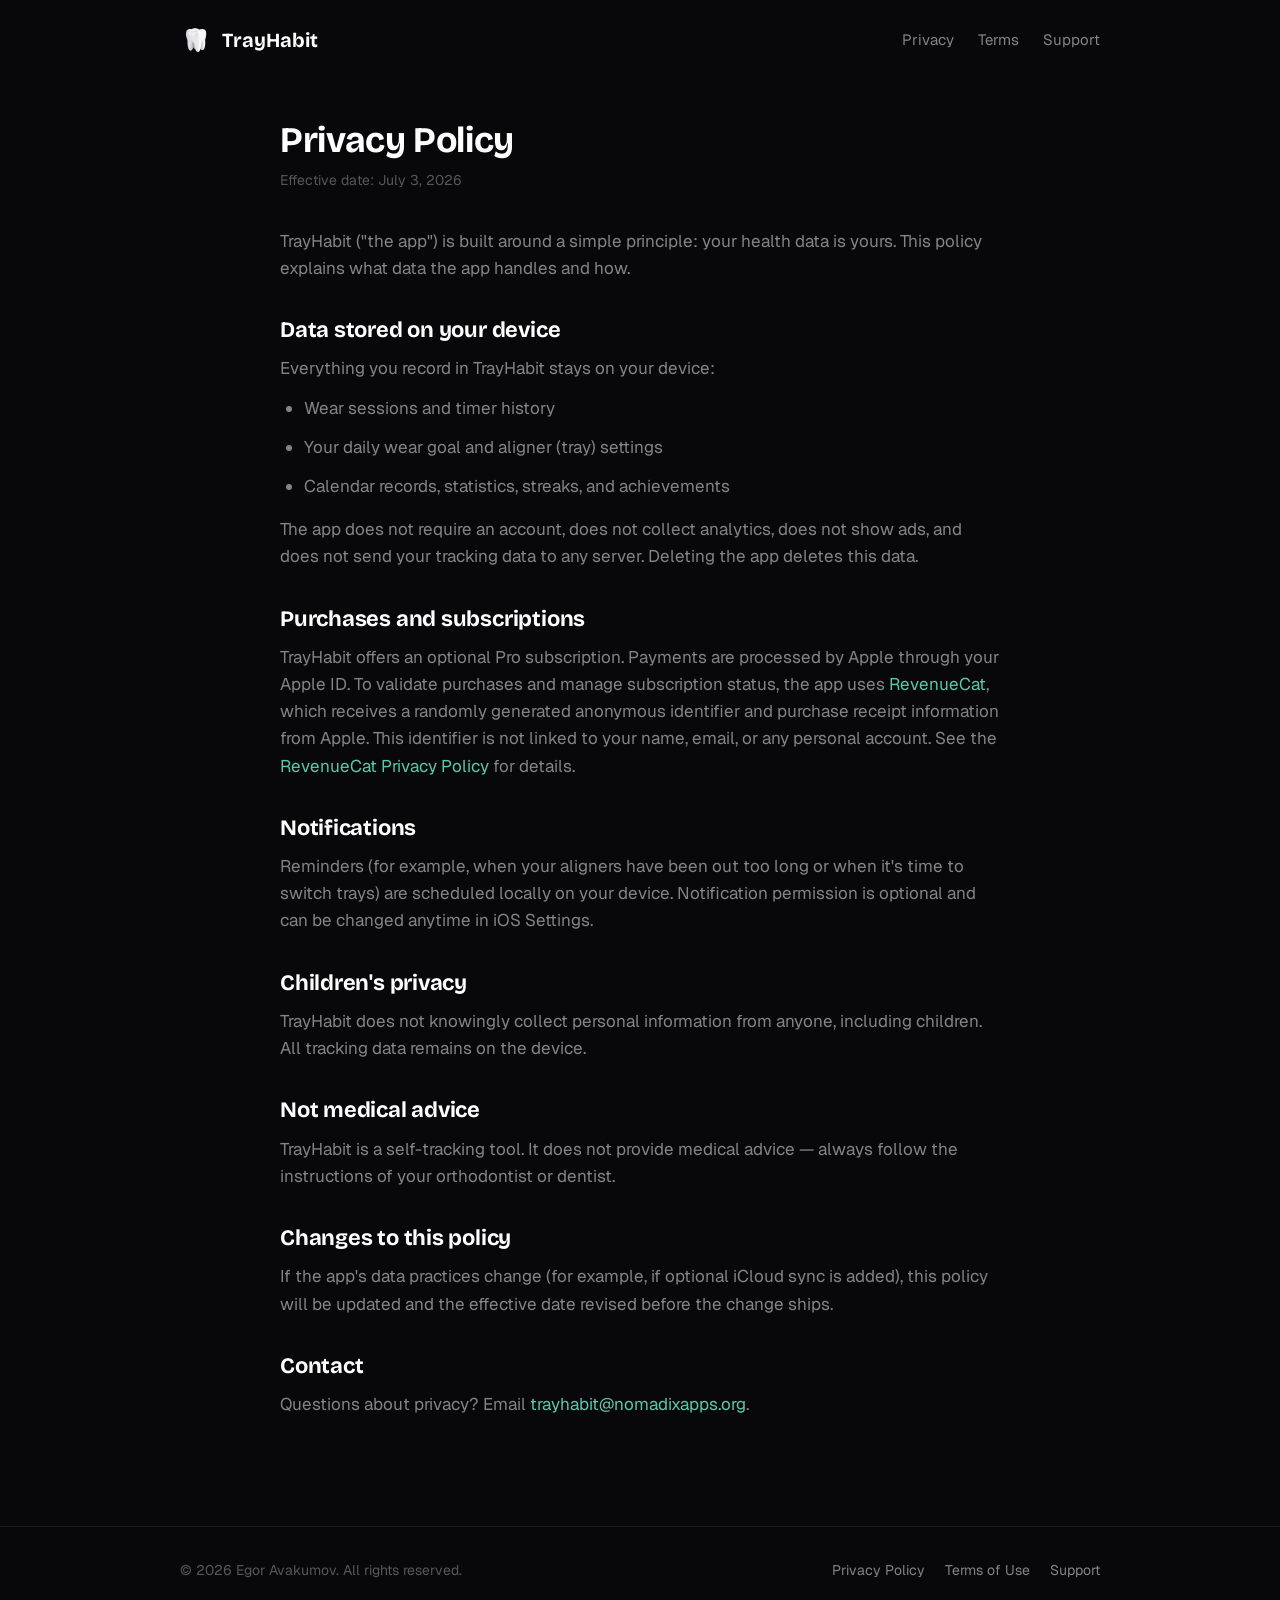
==== privacy/index.html @ 056a692b "feat: промо-сайт TrayHabit — лендинг, privacy, terms, support Co-Authored-By: Claude Fable 5 <norepl" ====
<!DOCTYPE html>
<html lang="en">
<head>
  <meta charset="UTF-8">
  <meta name="viewport" content="width=device-width, initial-scale=1.0">
  <title>Privacy Policy — TrayHabit</title>
  <meta name="description" content="TrayHabit privacy policy. Your data stays on your device — no account, no ads, no tracking.">
  <link rel="icon" type="image/png" href="/assets/molar.png">
  <link rel="preconnect" href="https://fonts.googleapis.com">
  <link rel="preconnect" href="https://fonts.gstatic.com" crossorigin>
  <link href="https://fonts.googleapis.com/css2?family=Bricolage+Grotesque:wght@600;700&family=Geist:wght@400;500;600&display=swap" rel="stylesheet">
  <link rel="stylesheet" href="/assets/style.css">
</head>
<body>
  <header class="site-header">
    <div class="container">
      <a class="brand" href="/"><img src="/assets/molar.png" alt=""> TrayHabit</a>
      <nav class="site-nav">
        <a href="/privacy/">Privacy</a>
        <a href="/terms/">Terms</a>
        <a href="/support/">Support</a>
      </nav>
    </div>
  </header>

  <main class="page container">
    <h1>Privacy Policy</h1>
    <p class="updated">Effective date: July 3, 2026</p>

    <p>TrayHabit ("the app") is built around a simple principle: your health data is yours. This policy explains what data the app handles and how.</p>

    <h2>Data stored on your device</h2>
    <p>Everything you record in TrayHabit stays on your device:</p>
    <ul>
      <li>Wear sessions and timer history</li>
      <li>Your daily wear goal and aligner (tray) settings</li>
      <li>Calendar records, statistics, streaks, and achievements</li>
    </ul>
    <p>The app does not require an account, does not collect analytics, does not show ads, and does not send your tracking data to any server. Deleting the app deletes this data.</p>

    <h2>Purchases and subscriptions</h2>
    <p>TrayHabit offers an optional Pro subscription. Payments are processed by Apple through your Apple&nbsp;ID. To validate purchases and manage subscription status, the app uses <a href="https://www.revenuecat.com" rel="noopener">RevenueCat</a>, which receives a randomly generated anonymous identifier and purchase receipt information from Apple. This identifier is not linked to your name, email, or any personal account. See the <a href="https://www.revenuecat.com/privacy" rel="noopener">RevenueCat Privacy Policy</a> for details.</p>

    <h2>Notifications</h2>
    <p>Reminders (for example, when your aligners have been out too long or when it's time to switch trays) are scheduled locally on your device. Notification permission is optional and can be changed anytime in iOS Settings.</p>

    <h2>Children's privacy</h2>
    <p>TrayHabit does not knowingly collect personal information from anyone, including children. All tracking data remains on the device.</p>

    <h2>Not medical advice</h2>
    <p>TrayHabit is a self-tracking tool. It does not provide medical advice — always follow the instructions of your orthodontist or dentist.</p>

    <h2>Changes to this policy</h2>
    <p>If the app's data practices change (for example, if optional iCloud sync is added), this policy will be updated and the effective date revised before the change ships.</p>

    <h2>Contact</h2>
    <p>Questions about privacy? Email <a href="mailto:trayhabit@nomadixapps.org">trayhabit@nomadixapps.org</a>.</p>
  </main>

  <footer class="site-footer">
    <div class="container">
      <p>© 2026 Egor Avakumov. All rights reserved.</p>
      <nav>
        <a href="/privacy/">Privacy Policy</a>
        <a href="/terms/">Terms of Use</a>
        <a href="/support/">Support</a>
      </nav>
    </div>
  </footer>
</body>
</html>
---- assets/style.css ----
:root {
  --bg: #08080a;
  --surface: rgba(255, 255, 255, 0.04);
  --surface-strong: rgba(255, 255, 255, 0.06);
  --border: rgba(255, 255, 255, 0.08);
  --text: #ffffff;
  --text-secondary: rgba(255, 255, 255, 0.5);
  --text-muted: rgba(255, 255, 255, 0.32);
  --green: #5cc9af;
  --amber: #f7ce46;
  --radius-card: 24px;
  --radius-chip: 14px;
}

* {
  margin: 0;
  padding: 0;
  box-sizing: border-box;
}

html {
  scroll-behavior: smooth;
}

body {
  background: var(--bg);
  color: var(--text);
  font-family: "Geist", -apple-system, BlinkMacSystemFont, "Segoe UI", sans-serif;
  font-size: 17px;
  line-height: 1.6;
  -webkit-font-smoothing: antialiased;
}

h1, h2, h3 {
  font-family: "Bricolage Grotesque", "Geist", sans-serif;
  line-height: 1.15;
  letter-spacing: -0.01em;
}

a {
  color: var(--green);
  text-decoration: none;
}

a:hover {
  text-decoration: underline;
}

.container {
  max-width: 960px;
  margin: 0 auto;
  padding: 0 20px;
}

/* Header */
.site-header {
  padding: 24px 0;
}

.site-header .container {
  display: flex;
  align-items: center;
  justify-content: space-between;
}

.brand {
  display: flex;
  align-items: center;
  gap: 10px;
  color: var(--text);
  font-family: "Bricolage Grotesque", sans-serif;
  font-weight: 700;
  font-size: 20px;
}

.brand:hover {
  text-decoration: none;
}

.brand img {
  width: 32px;
  height: 32px;
}

.site-nav {
  display: flex;
  gap: 24px;
}

.site-nav a {
  color: var(--text-secondary);
  font-size: 15px;
}

.site-nav a:hover {
  color: var(--text);
  text-decoration: none;
}

/* Hero */
.hero {
  padding: 72px 0 56px;
  text-align: center;
}

.hero .icon {
  width: 96px;
  height: 96px;
  margin-bottom: 28px;
  border-radius: 22px;
  background: var(--surface-strong);
  border: 1px solid var(--border);
  padding: 14px;
}

.hero h1 {
  font-size: clamp(36px, 6vw, 56px);
  font-weight: 700;
  margin-bottom: 16px;
}

.hero h1 .accent {
  color: var(--green);
}

.hero .lead {
  font-size: 19px;
  color: var(--text-secondary);
  max-width: 560px;
  margin: 0 auto 36px;
}

.store-cta {
  display: flex;
  flex-direction: column;
  align-items: center;
  gap: 12px;
}

.store-cta img {
  height: 52px;
}

.store-cta .note {
  font-size: 14px;
  color: var(--text-muted);
}

/* Feature grid */
.features {
  padding: 40px 0 72px;
}

.features h2 {
  font-size: 32px;
  text-align: center;
  margin-bottom: 40px;
}

.grid {
  display: grid;
  grid-template-columns: repeat(auto-fit, minmax(260px, 1fr));
  gap: 14px;
}

.card {
  background: var(--surface);
  border: 1px solid var(--border);
  border-radius: var(--radius-card);
  padding: 24px;
}

.card .emoji {
  display: inline-flex;
  align-items: center;
  justify-content: center;
  width: 44px;
  height: 44px;
  font-size: 22px;
  background: var(--surface-strong);
  border-radius: var(--radius-chip);
  margin-bottom: 14px;
}

.card h3 {
  font-size: 19px;
  margin-bottom: 6px;
}

.card p {
  font-size: 15px;
  color: var(--text-secondary);
}

/* Privacy band */
.band {
  background: linear-gradient(135deg, rgba(92, 201, 175, 0.12), rgba(92, 201, 175, 0.04));
  border: 1px solid rgba(92, 201, 175, 0.25);
  border-radius: var(--radius-card);
  padding: 32px;
  text-align: center;
  margin-top: 14px;
}

.band h3 {
  font-size: 22px;
  margin-bottom: 8px;
}

.band p {
  color: var(--text-secondary);
  max-width: 620px;
  margin: 0 auto;
}

/* Legal pages */
.page {
  padding: 40px 0 72px;
  max-width: 720px;
  margin: 0 auto;
}

.page h1 {
  font-size: 36px;
  margin-bottom: 8px;
}

.page .updated {
  color: var(--text-muted);
  font-size: 14px;
  margin-bottom: 36px;
}

.page h2 {
  font-size: 22px;
  margin: 36px 0 12px;
}

.page p, .page li {
  color: var(--text-secondary);
  margin-bottom: 12px;
}

.page ul {
  padding-left: 24px;
  margin-bottom: 16px;
}

.page .callout {
  background: var(--surface);
  border: 1px solid var(--border);
  border-left: 3px solid var(--amber);
  border-radius: 12px;
  padding: 16px 20px;
  margin: 20px 0;
}

.page .callout p {
  margin: 0;
  color: var(--text);
}

/* Footer */
.site-footer {
  border-top: 1px solid var(--border);
  padding: 32px 0 48px;
  margin-top: 24px;
}

.site-footer .container {
  display: flex;
  align-items: center;
  justify-content: space-between;
  flex-wrap: wrap;
  gap: 16px;
}

.site-footer p {
  color: var(--text-muted);
  font-size: 14px;
}

.site-footer nav {
  display: flex;
  gap: 20px;
}

.site-footer nav a {
  color: var(--text-secondary);
  font-size: 14px;
}

@media (max-width: 560px) {
  .site-nav {
    gap: 16px;
  }

  .hero {
    padding: 48px 0 40px;
  }
}
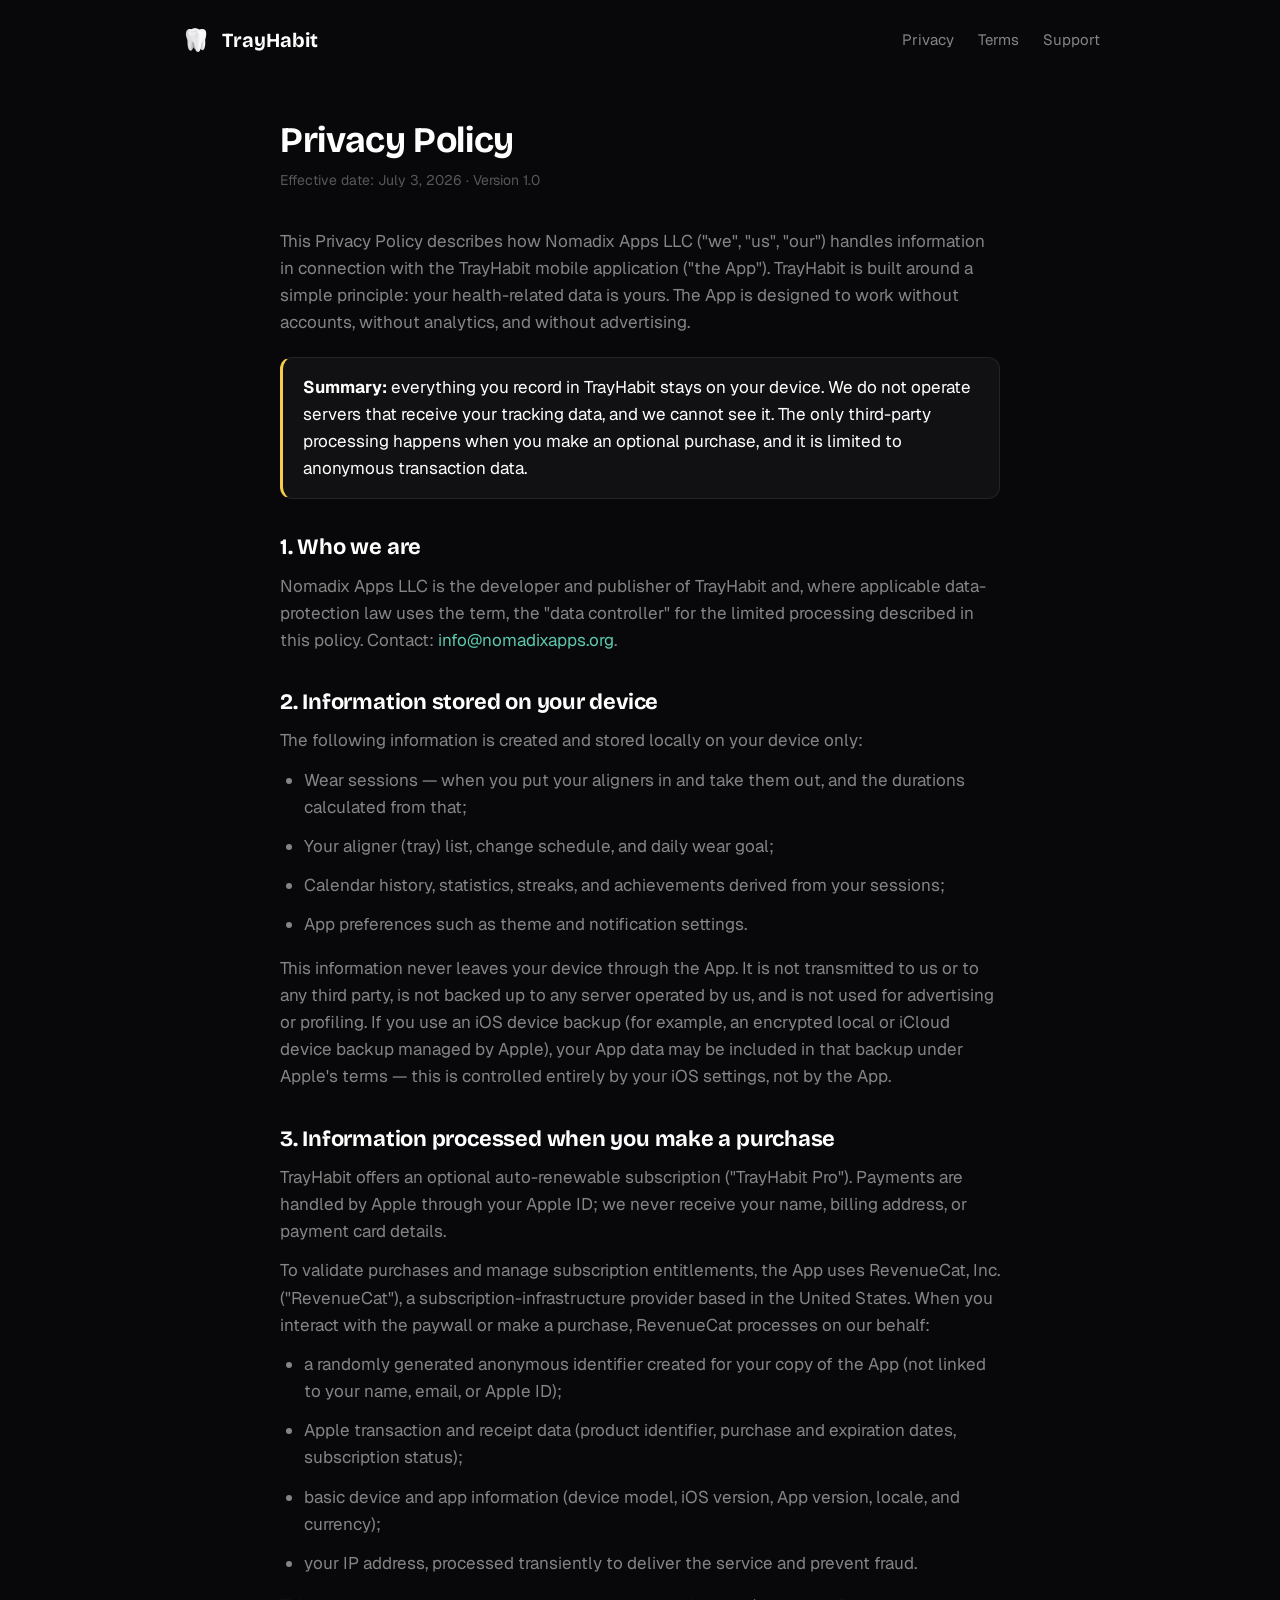
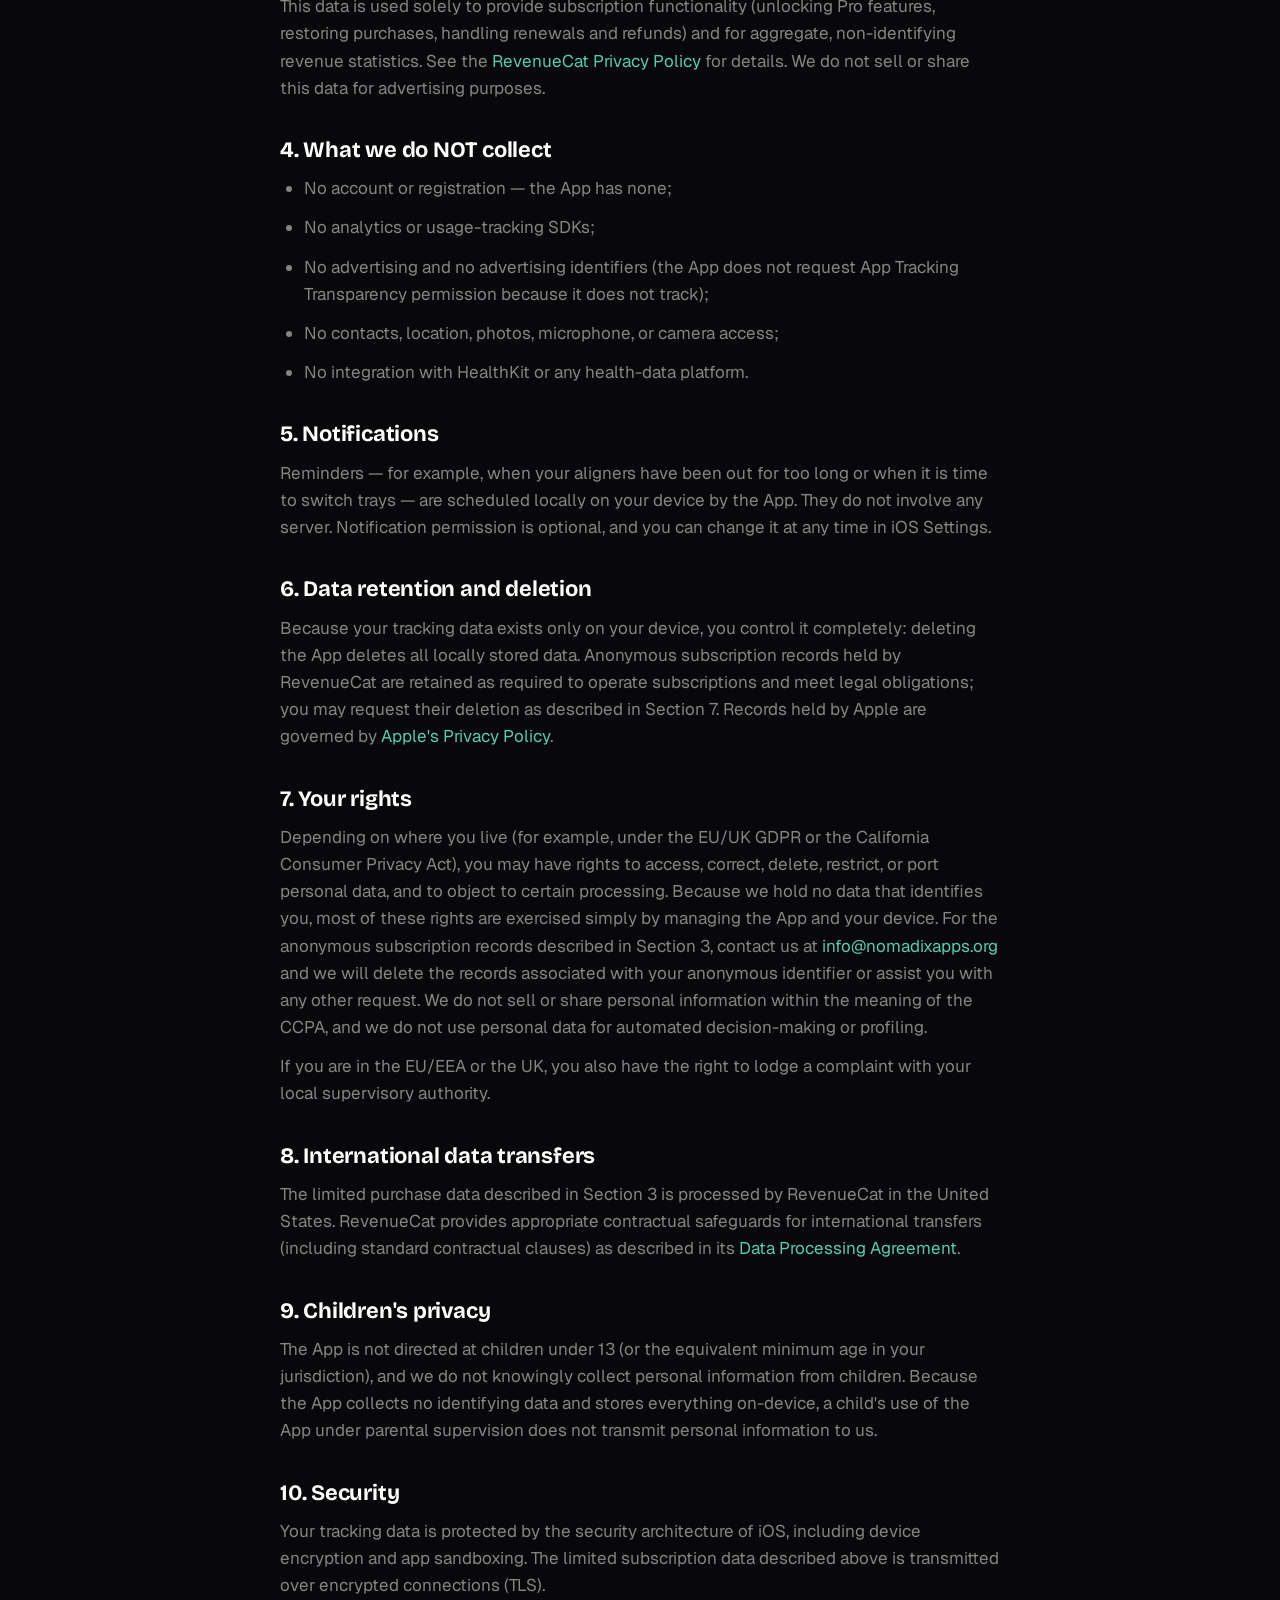
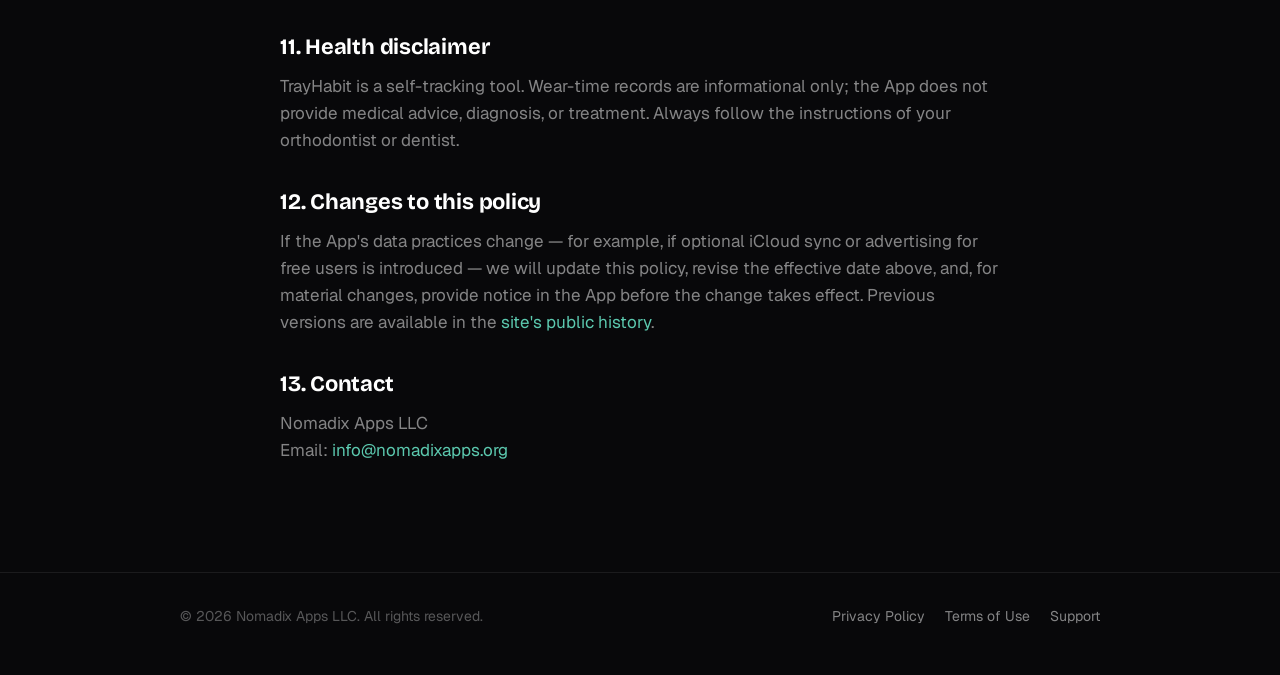
==== commit 2757ff99: "feat: полные Privacy Policy и Terms of Use, копирайт Nomadix Apps LLC, email info@ Co-Authored-By: C" ====
--- a/privacy/index.html
+++ b/privacy/index.html
@@ -25,41 +25,80 @@
 
   <main class="page container">
     <h1>Privacy Policy</h1>
-    <p class="updated">Effective date: July 3, 2026</p>
+    <p class="updated">Effective date: July 3, 2026 · Version 1.0</p>
 
-    <p>TrayHabit ("the app") is built around a simple principle: your health data is yours. This policy explains what data the app handles and how.</p>
+    <p>This Privacy Policy describes how Nomadix Apps LLC ("we", "us", "our") handles information in connection with the TrayHabit mobile application ("the App"). TrayHabit is built around a simple principle: your health-related data is yours. The App is designed to work without accounts, without analytics, and without advertising.</p>
 
-    <h2>Data stored on your device</h2>
-    <p>Everything you record in TrayHabit stays on your device:</p>
+    <div class="callout">
+      <p><strong>Summary:</strong> everything you record in TrayHabit stays on your device. We do not operate servers that receive your tracking data, and we cannot see it. The only third-party processing happens when you make an optional purchase, and it is limited to anonymous transaction data.</p>
+    </div>
+
+    <h2>1. Who we are</h2>
+    <p>Nomadix Apps LLC is the developer and publisher of TrayHabit and, where applicable data-protection law uses the term, the "data controller" for the limited processing described in this policy. Contact: <a href="mailto:info@nomadixapps.org">info@nomadixapps.org</a>.</p>
+
+    <h2>2. Information stored on your device</h2>
+    <p>The following information is created and stored locally on your device only:</p>
     <ul>
-      <li>Wear sessions and timer history</li>
-      <li>Your daily wear goal and aligner (tray) settings</li>
-      <li>Calendar records, statistics, streaks, and achievements</li>
+      <li>Wear sessions — when you put your aligners in and take them out, and the durations calculated from that;</li>
+      <li>Your aligner (tray) list, change schedule, and daily wear goal;</li>
+      <li>Calendar history, statistics, streaks, and achievements derived from your sessions;</li>
+      <li>App preferences such as theme and notification settings.</li>
     </ul>
-    <p>The app does not require an account, does not collect analytics, does not show ads, and does not send your tracking data to any server. Deleting the app deletes this data.</p>
+    <p>This information never leaves your device through the App. It is not transmitted to us or to any third party, is not backed up to any server operated by us, and is not used for advertising or profiling. If you use an iOS device backup (for example, an encrypted local or iCloud device backup managed by Apple), your App data may be included in that backup under Apple's terms — this is controlled entirely by your iOS settings, not by the App.</p>
 
-    <h2>Purchases and subscriptions</h2>
-    <p>TrayHabit offers an optional Pro subscription. Payments are processed by Apple through your Apple&nbsp;ID. To validate purchases and manage subscription status, the app uses <a href="https://www.revenuecat.com" rel="noopener">RevenueCat</a>, which receives a randomly generated anonymous identifier and purchase receipt information from Apple. This identifier is not linked to your name, email, or any personal account. See the <a href="https://www.revenuecat.com/privacy" rel="noopener">RevenueCat Privacy Policy</a> for details.</p>
+    <h2>3. Information processed when you make a purchase</h2>
+    <p>TrayHabit offers an optional auto-renewable subscription ("TrayHabit Pro"). Payments are handled by Apple through your Apple&nbsp;ID; we never receive your name, billing address, or payment card details.</p>
+    <p>To validate purchases and manage subscription entitlements, the App uses RevenueCat, Inc. ("RevenueCat"), a subscription-infrastructure provider based in the United States. When you interact with the paywall or make a purchase, RevenueCat processes on our behalf:</p>
+    <ul>
+      <li>a randomly generated anonymous identifier created for your copy of the App (not linked to your name, email, or Apple&nbsp;ID);</li>
+      <li>Apple transaction and receipt data (product identifier, purchase and expiration dates, subscription status);</li>
+      <li>basic device and app information (device model, iOS version, App version, locale, and currency);</li>
+      <li>your IP address, processed transiently to deliver the service and prevent fraud.</li>
+    </ul>
+    <p>This data is used solely to provide subscription functionality (unlocking Pro features, restoring purchases, handling renewals and refunds) and for aggregate, non-identifying revenue statistics. See the <a href="https://www.revenuecat.com/privacy" rel="noopener">RevenueCat Privacy Policy</a> for details. We do not sell or share this data for advertising purposes.</p>
 
-    <h2>Notifications</h2>
-    <p>Reminders (for example, when your aligners have been out too long or when it's time to switch trays) are scheduled locally on your device. Notification permission is optional and can be changed anytime in iOS Settings.</p>
+    <h2>4. What we do NOT collect</h2>
+    <ul>
+      <li>No account or registration — the App has none;</li>
+      <li>No analytics or usage-tracking SDKs;</li>
+      <li>No advertising and no advertising identifiers (the App does not request App Tracking Transparency permission because it does not track);</li>
+      <li>No contacts, location, photos, microphone, or camera access;</li>
+      <li>No integration with HealthKit or any health-data platform.</li>
+    </ul>
 
-    <h2>Children's privacy</h2>
-    <p>TrayHabit does not knowingly collect personal information from anyone, including children. All tracking data remains on the device.</p>
+    <h2>5. Notifications</h2>
+    <p>Reminders — for example, when your aligners have been out for too long or when it is time to switch trays — are scheduled locally on your device by the App. They do not involve any server. Notification permission is optional, and you can change it at any time in iOS Settings.</p>
 
-    <h2>Not medical advice</h2>
-    <p>TrayHabit is a self-tracking tool. It does not provide medical advice — always follow the instructions of your orthodontist or dentist.</p>
+    <h2>6. Data retention and deletion</h2>
+    <p>Because your tracking data exists only on your device, you control it completely: deleting the App deletes all locally stored data. Anonymous subscription records held by RevenueCat are retained as required to operate subscriptions and meet legal obligations; you may request their deletion as described in Section&nbsp;7. Records held by Apple are governed by <a href="https://www.apple.com/legal/privacy/" rel="noopener">Apple's Privacy Policy</a>.</p>
 
-    <h2>Changes to this policy</h2>
-    <p>If the app's data practices change (for example, if optional iCloud sync is added), this policy will be updated and the effective date revised before the change ships.</p>
+    <h2>7. Your rights</h2>
+    <p>Depending on where you live (for example, under the EU/UK GDPR or the California Consumer Privacy Act), you may have rights to access, correct, delete, restrict, or port personal data, and to object to certain processing. Because we hold no data that identifies you, most of these rights are exercised simply by managing the App and your device. For the anonymous subscription records described in Section&nbsp;3, contact us at <a href="mailto:info@nomadixapps.org">info@nomadixapps.org</a> and we will delete the records associated with your anonymous identifier or assist you with any other request. We do not sell or share personal information within the meaning of the CCPA, and we do not use personal data for automated decision-making or profiling.</p>
+    <p>If you are in the EU/EEA or the UK, you also have the right to lodge a complaint with your local supervisory authority.</p>
 
-    <h2>Contact</h2>
-    <p>Questions about privacy? Email <a href="mailto:trayhabit@nomadixapps.org">trayhabit@nomadixapps.org</a>.</p>
+    <h2>8. International data transfers</h2>
+    <p>The limited purchase data described in Section&nbsp;3 is processed by RevenueCat in the United States. RevenueCat provides appropriate contractual safeguards for international transfers (including standard contractual clauses) as described in its <a href="https://www.revenuecat.com/dpa" rel="noopener">Data Processing Agreement</a>.</p>
+
+    <h2>9. Children's privacy</h2>
+    <p>The App is not directed at children under 13 (or the equivalent minimum age in your jurisdiction), and we do not knowingly collect personal information from children. Because the App collects no identifying data and stores everything on-device, a child's use of the App under parental supervision does not transmit personal information to us.</p>
+
+    <h2>10. Security</h2>
+    <p>Your tracking data is protected by the security architecture of iOS, including device encryption and app sandboxing. The limited subscription data described above is transmitted over encrypted connections (TLS).</p>
+
+    <h2>11. Health disclaimer</h2>
+    <p>TrayHabit is a self-tracking tool. Wear-time records are informational only; the App does not provide medical advice, diagnosis, or treatment. Always follow the instructions of your orthodontist or dentist.</p>
+
+    <h2>12. Changes to this policy</h2>
+    <p>If the App's data practices change — for example, if optional iCloud sync or advertising for free users is introduced — we will update this policy, revise the effective date above, and, for material changes, provide notice in the App before the change takes effect. Previous versions are available in the <a href="https://github.com/eavam/trayhabit-promo" rel="noopener">site's public history</a>.</p>
+
+    <h2>13. Contact</h2>
+    <p>Nomadix Apps LLC<br>
+    Email: <a href="mailto:info@nomadixapps.org">info@nomadixapps.org</a></p>
   </main>
 
   <footer class="site-footer">
     <div class="container">
-      <p>© 2026 Egor Avakumov. All rights reserved.</p>
+      <p>© 2026 Nomadix Apps LLC. All rights reserved.</p>
       <nav>
         <a href="/privacy/">Privacy Policy</a>
         <a href="/terms/">Terms of Use</a>
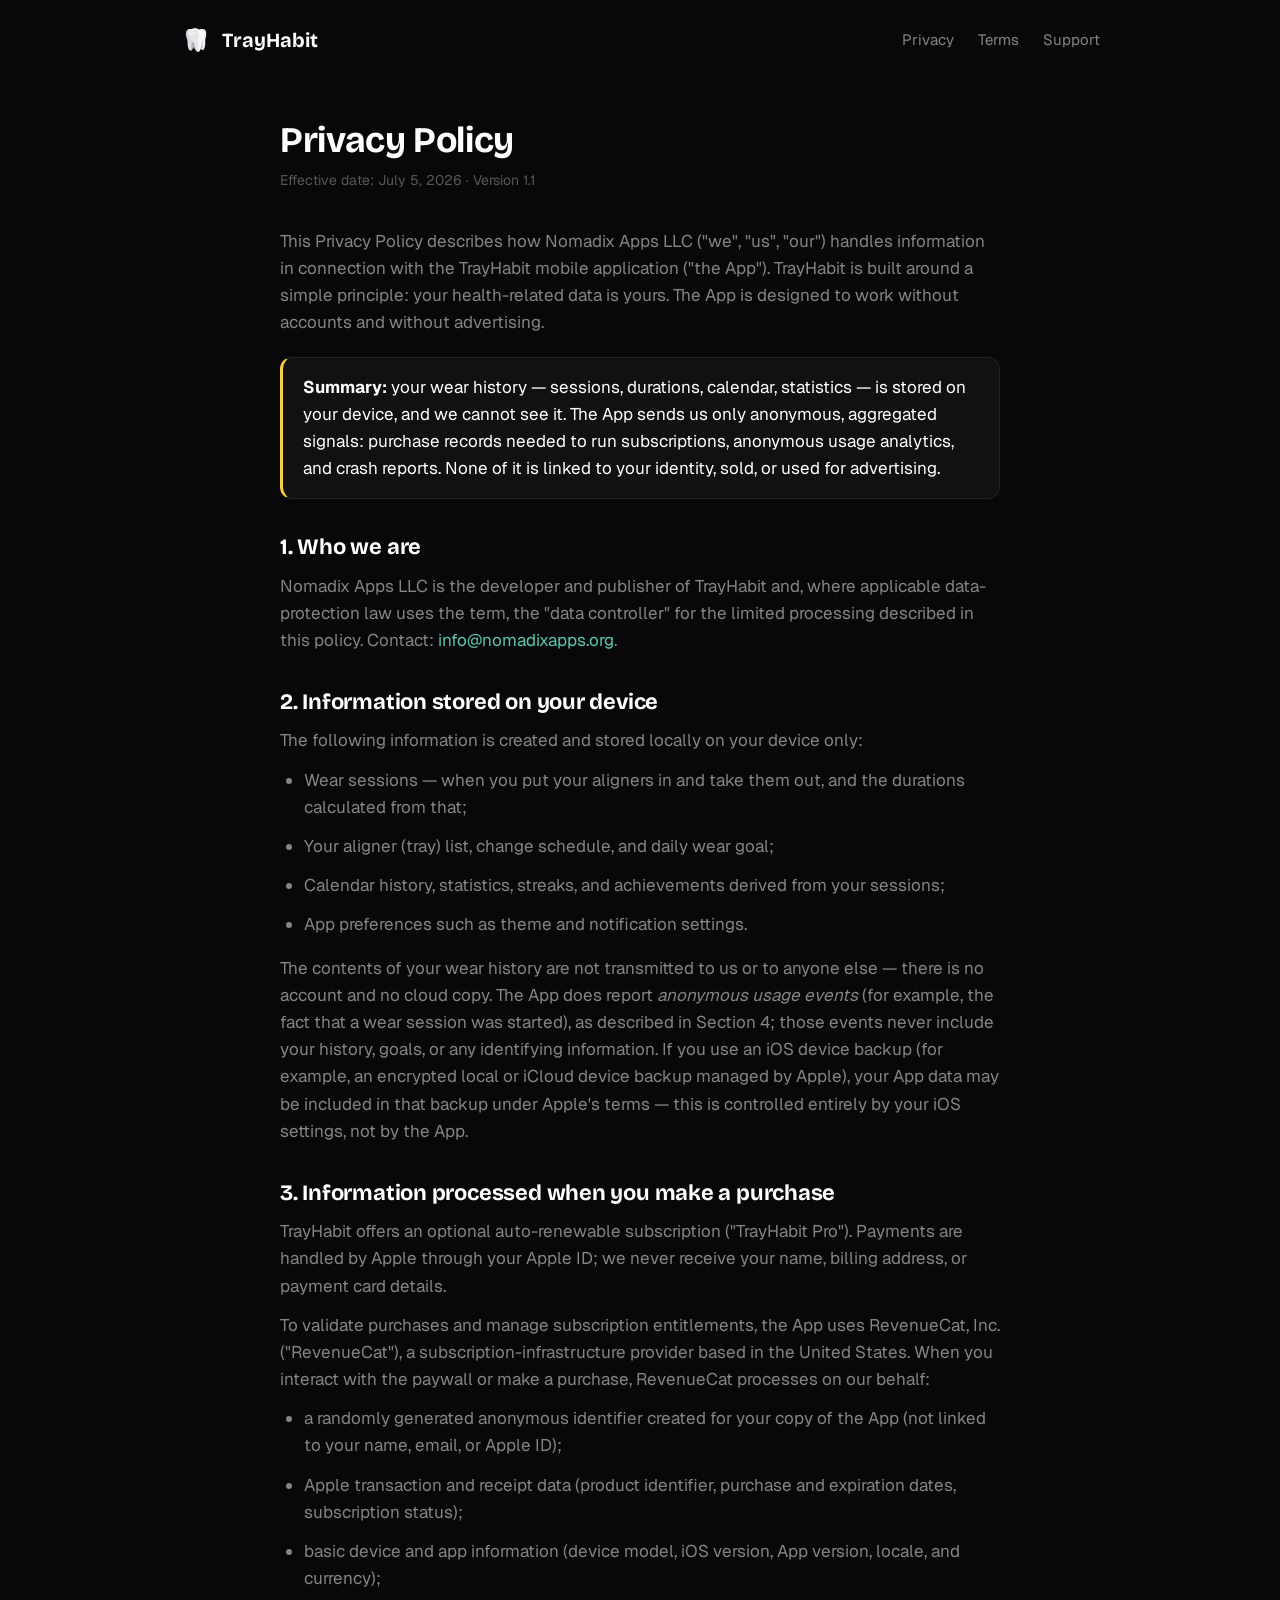
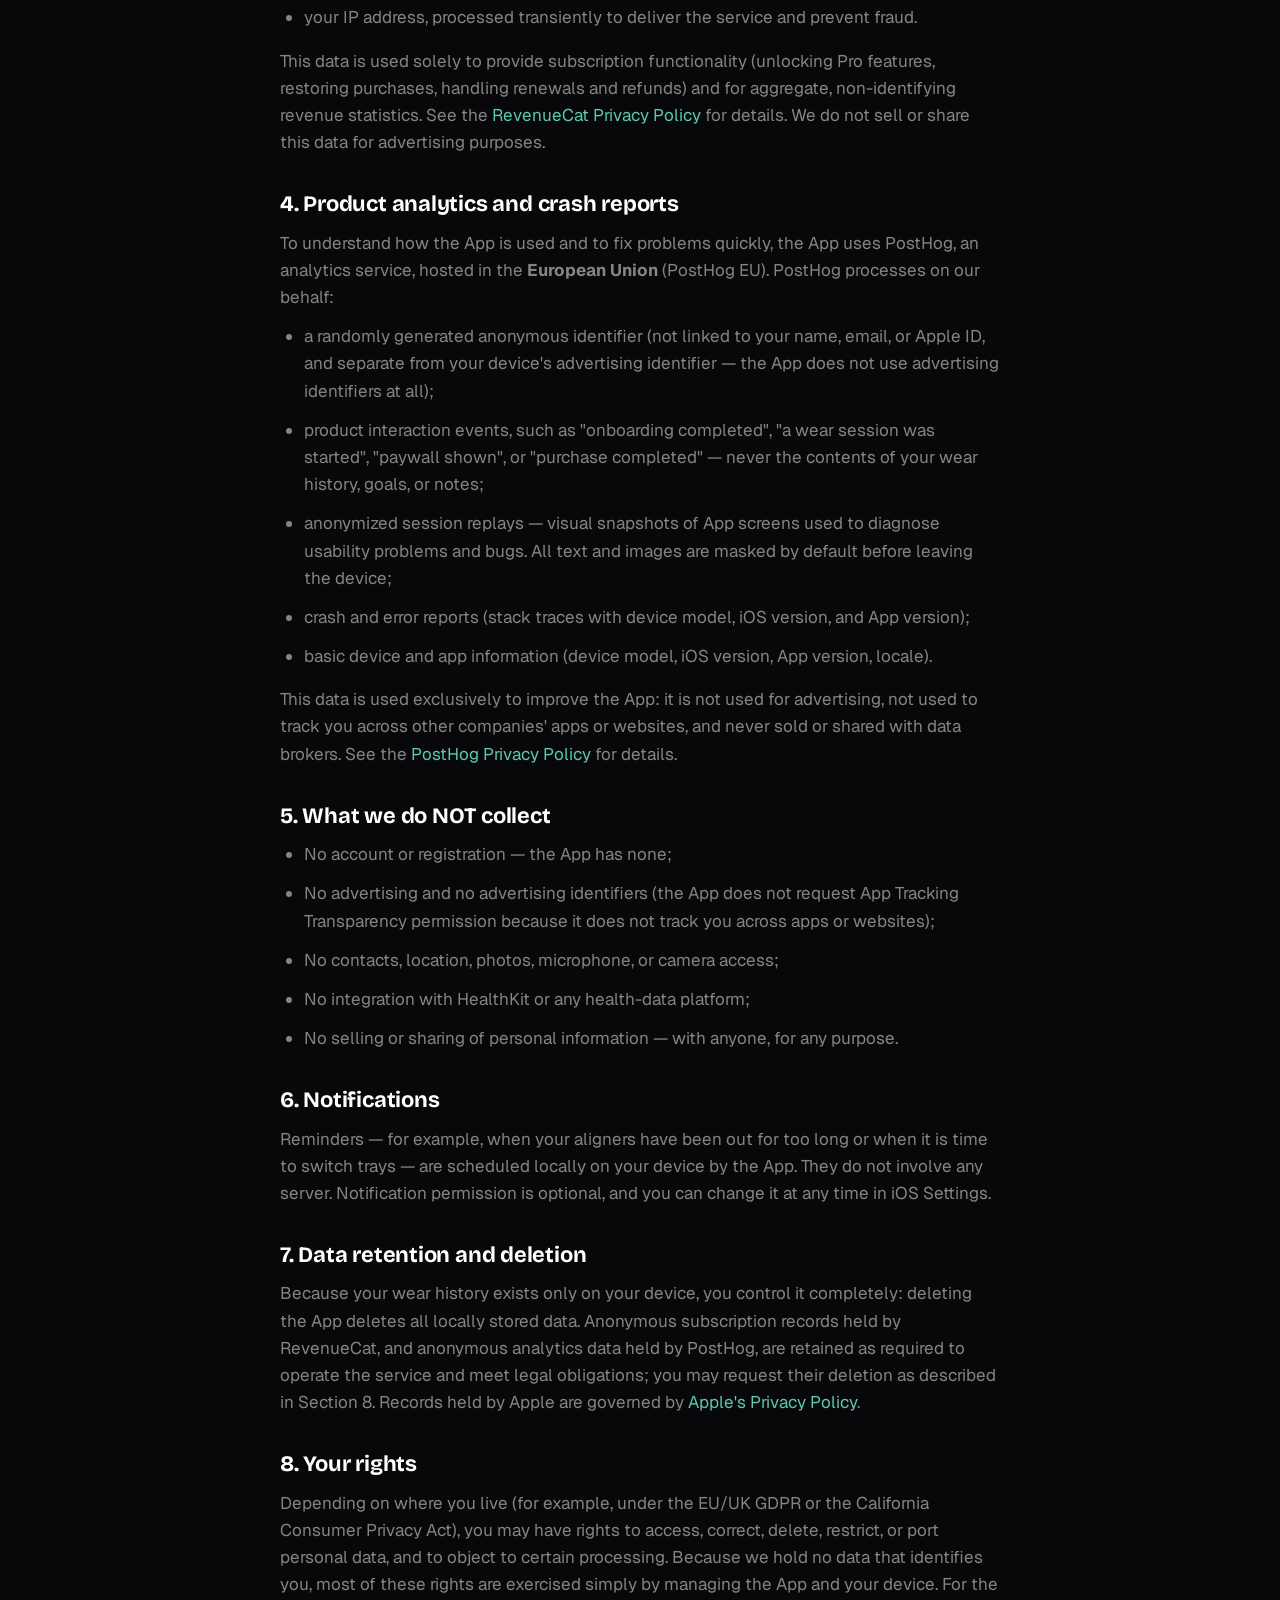
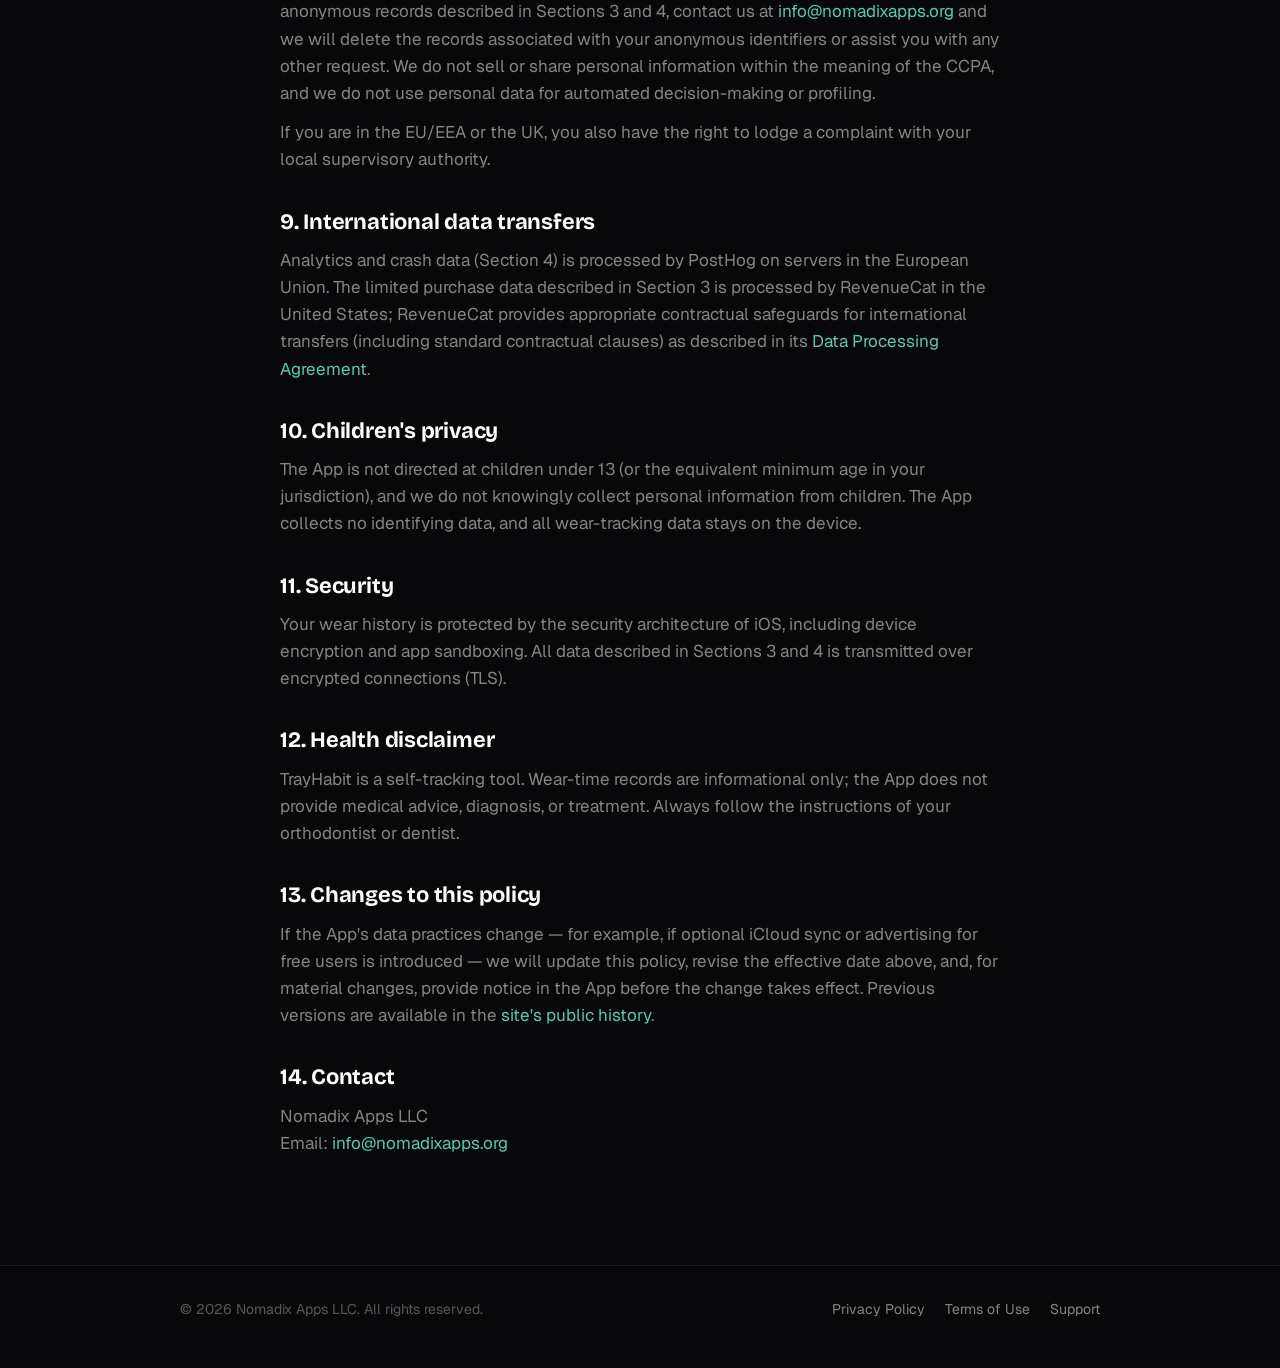
==== commit 76e62945: "feat(privacy): policy v1.1 — раскрытие PostHog (события, session replay, краши), формулировки wear h" ====
--- a/privacy/index.html
+++ b/privacy/index.html
@@ -4,7 +4,7 @@
   <meta charset="UTF-8">
   <meta name="viewport" content="width=device-width, initial-scale=1.0">
   <title>Privacy Policy — TrayHabit</title>
-  <meta name="description" content="TrayHabit privacy policy. Your data stays on your device — no account, no ads, no tracking.">
+  <meta name="description" content="TrayHabit privacy policy. Your wear history stays on your device — no account, no ads, no tracking.">
   <link rel="icon" type="image/png" href="/assets/molar.png">
   <link rel="preconnect" href="https://fonts.googleapis.com">
   <link rel="preconnect" href="https://fonts.gstatic.com" crossorigin>
@@ -25,12 +25,12 @@
 
   <main class="page container">
     <h1>Privacy Policy</h1>
-    <p class="updated">Effective date: July 3, 2026 · Version 1.0</p>
+    <p class="updated">Effective date: July 5, 2026 · Version 1.1</p>
 
-    <p>This Privacy Policy describes how Nomadix Apps LLC ("we", "us", "our") handles information in connection with the TrayHabit mobile application ("the App"). TrayHabit is built around a simple principle: your health-related data is yours. The App is designed to work without accounts, without analytics, and without advertising.</p>
+    <p>This Privacy Policy describes how Nomadix Apps LLC ("we", "us", "our") handles information in connection with the TrayHabit mobile application ("the App"). TrayHabit is built around a simple principle: your health-related data is yours. The App is designed to work without accounts and without advertising.</p>
 
     <div class="callout">
-      <p><strong>Summary:</strong> everything you record in TrayHabit stays on your device. We do not operate servers that receive your tracking data, and we cannot see it. The only third-party processing happens when you make an optional purchase, and it is limited to anonymous transaction data.</p>
+      <p><strong>Summary:</strong> your wear history — sessions, durations, calendar, statistics — is stored on your device, and we cannot see it. The App sends us only anonymous, aggregated signals: purchase records needed to run subscriptions, anonymous usage analytics, and crash reports. None of it is linked to your identity, sold, or used for advertising.</p>
     </div>
 
     <h2>1. Who we are</h2>
@@ -44,7 +44,7 @@
       <li>Calendar history, statistics, streaks, and achievements derived from your sessions;</li>
       <li>App preferences such as theme and notification settings.</li>
     </ul>
-    <p>This information never leaves your device through the App. It is not transmitted to us or to any third party, is not backed up to any server operated by us, and is not used for advertising or profiling. If you use an iOS device backup (for example, an encrypted local or iCloud device backup managed by Apple), your App data may be included in that backup under Apple's terms — this is controlled entirely by your iOS settings, not by the App.</p>
+    <p>The contents of your wear history are not transmitted to us or to anyone else — there is no account and no cloud copy. The App does report <em>anonymous usage events</em> (for example, the fact that a wear session was started), as described in Section&nbsp;4; those events never include your history, goals, or any identifying information. If you use an iOS device backup (for example, an encrypted local or iCloud device backup managed by Apple), your App data may be included in that backup under Apple's terms — this is controlled entirely by your iOS settings, not by the App.</p>
 
     <h2>3. Information processed when you make a purchase</h2>
     <p>TrayHabit offers an optional auto-renewable subscription ("TrayHabit Pro"). Payments are handled by Apple through your Apple&nbsp;ID; we never receive your name, billing address, or payment card details.</p>
@@ -57,41 +57,52 @@
     </ul>
     <p>This data is used solely to provide subscription functionality (unlocking Pro features, restoring purchases, handling renewals and refunds) and for aggregate, non-identifying revenue statistics. See the <a href="https://www.revenuecat.com/privacy" rel="noopener">RevenueCat Privacy Policy</a> for details. We do not sell or share this data for advertising purposes.</p>
 
-    <h2>4. What we do NOT collect</h2>
+    <h2>4. Product analytics and crash reports</h2>
+    <p>To understand how the App is used and to fix problems quickly, the App uses PostHog, an analytics service, hosted in the <strong>European Union</strong> (PostHog EU). PostHog processes on our behalf:</p>
+    <ul>
+      <li>a randomly generated anonymous identifier (not linked to your name, email, or Apple&nbsp;ID, and separate from your device's advertising identifier — the App does not use advertising identifiers at all);</li>
+      <li>product interaction events, such as "onboarding completed", "a wear session was started", "paywall shown", or "purchase completed" — never the contents of your wear history, goals, or notes;</li>
+      <li>anonymized session replays — visual snapshots of App screens used to diagnose usability problems and bugs. All text and images are masked by default before leaving the device;</li>
+      <li>crash and error reports (stack traces with device model, iOS version, and App version);</li>
+      <li>basic device and app information (device model, iOS version, App version, locale).</li>
+    </ul>
+    <p>This data is used exclusively to improve the App: it is not used for advertising, not used to track you across other companies' apps or websites, and never sold or shared with data brokers. See the <a href="https://posthog.com/privacy" rel="noopener">PostHog Privacy Policy</a> for details.</p>
+
+    <h2>5. What we do NOT collect</h2>
     <ul>
       <li>No account or registration — the App has none;</li>
-      <li>No analytics or usage-tracking SDKs;</li>
-      <li>No advertising and no advertising identifiers (the App does not request App Tracking Transparency permission because it does not track);</li>
+      <li>No advertising and no advertising identifiers (the App does not request App Tracking Transparency permission because it does not track you across apps or websites);</li>
       <li>No contacts, location, photos, microphone, or camera access;</li>
-      <li>No integration with HealthKit or any health-data platform.</li>
+      <li>No integration with HealthKit or any health-data platform;</li>
+      <li>No selling or sharing of personal information — with anyone, for any purpose.</li>
     </ul>
 
-    <h2>5. Notifications</h2>
+    <h2>6. Notifications</h2>
     <p>Reminders — for example, when your aligners have been out for too long or when it is time to switch trays — are scheduled locally on your device by the App. They do not involve any server. Notification permission is optional, and you can change it at any time in iOS Settings.</p>
 
-    <h2>6. Data retention and deletion</h2>
-    <p>Because your tracking data exists only on your device, you control it completely: deleting the App deletes all locally stored data. Anonymous subscription records held by RevenueCat are retained as required to operate subscriptions and meet legal obligations; you may request their deletion as described in Section&nbsp;7. Records held by Apple are governed by <a href="https://www.apple.com/legal/privacy/" rel="noopener">Apple's Privacy Policy</a>.</p>
+    <h2>7. Data retention and deletion</h2>
+    <p>Because your wear history exists only on your device, you control it completely: deleting the App deletes all locally stored data. Anonymous subscription records held by RevenueCat, and anonymous analytics data held by PostHog, are retained as required to operate the service and meet legal obligations; you may request their deletion as described in Section&nbsp;8. Records held by Apple are governed by <a href="https://www.apple.com/legal/privacy/" rel="noopener">Apple's Privacy Policy</a>.</p>
 
-    <h2>7. Your rights</h2>
-    <p>Depending on where you live (for example, under the EU/UK GDPR or the California Consumer Privacy Act), you may have rights to access, correct, delete, restrict, or port personal data, and to object to certain processing. Because we hold no data that identifies you, most of these rights are exercised simply by managing the App and your device. For the anonymous subscription records described in Section&nbsp;3, contact us at <a href="mailto:info@nomadixapps.org">info@nomadixapps.org</a> and we will delete the records associated with your anonymous identifier or assist you with any other request. We do not sell or share personal information within the meaning of the CCPA, and we do not use personal data for automated decision-making or profiling.</p>
+    <h2>8. Your rights</h2>
+    <p>Depending on where you live (for example, under the EU/UK GDPR or the California Consumer Privacy Act), you may have rights to access, correct, delete, restrict, or port personal data, and to object to certain processing. Because we hold no data that identifies you, most of these rights are exercised simply by managing the App and your device. For the anonymous records described in Sections&nbsp;3 and&nbsp;4, contact us at <a href="mailto:info@nomadixapps.org">info@nomadixapps.org</a> and we will delete the records associated with your anonymous identifiers or assist you with any other request. We do not sell or share personal information within the meaning of the CCPA, and we do not use personal data for automated decision-making or profiling.</p>
     <p>If you are in the EU/EEA or the UK, you also have the right to lodge a complaint with your local supervisory authority.</p>
 
-    <h2>8. International data transfers</h2>
-    <p>The limited purchase data described in Section&nbsp;3 is processed by RevenueCat in the United States. RevenueCat provides appropriate contractual safeguards for international transfers (including standard contractual clauses) as described in its <a href="https://www.revenuecat.com/dpa" rel="noopener">Data Processing Agreement</a>.</p>
+    <h2>9. International data transfers</h2>
+    <p>Analytics and crash data (Section&nbsp;4) is processed by PostHog on servers in the European Union. The limited purchase data described in Section&nbsp;3 is processed by RevenueCat in the United States; RevenueCat provides appropriate contractual safeguards for international transfers (including standard contractual clauses) as described in its <a href="https://www.revenuecat.com/dpa" rel="noopener">Data Processing Agreement</a>.</p>
 
-    <h2>9. Children's privacy</h2>
-    <p>The App is not directed at children under 13 (or the equivalent minimum age in your jurisdiction), and we do not knowingly collect personal information from children. Because the App collects no identifying data and stores everything on-device, a child's use of the App under parental supervision does not transmit personal information to us.</p>
+    <h2>10. Children's privacy</h2>
+    <p>The App is not directed at children under 13 (or the equivalent minimum age in your jurisdiction), and we do not knowingly collect personal information from children. The App collects no identifying data, and all wear-tracking data stays on the device.</p>
 
-    <h2>10. Security</h2>
-    <p>Your tracking data is protected by the security architecture of iOS, including device encryption and app sandboxing. The limited subscription data described above is transmitted over encrypted connections (TLS).</p>
+    <h2>11. Security</h2>
+    <p>Your wear history is protected by the security architecture of iOS, including device encryption and app sandboxing. All data described in Sections&nbsp;3 and&nbsp;4 is transmitted over encrypted connections (TLS).</p>
 
-    <h2>11. Health disclaimer</h2>
+    <h2>12. Health disclaimer</h2>
     <p>TrayHabit is a self-tracking tool. Wear-time records are informational only; the App does not provide medical advice, diagnosis, or treatment. Always follow the instructions of your orthodontist or dentist.</p>
 
-    <h2>12. Changes to this policy</h2>
+    <h2>13. Changes to this policy</h2>
     <p>If the App's data practices change — for example, if optional iCloud sync or advertising for free users is introduced — we will update this policy, revise the effective date above, and, for material changes, provide notice in the App before the change takes effect. Previous versions are available in the <a href="https://github.com/eavam/trayhabit-promo" rel="noopener">site's public history</a>.</p>
 
-    <h2>13. Contact</h2>
+    <h2>14. Contact</h2>
     <p>Nomadix Apps LLC<br>
     Email: <a href="mailto:info@nomadixapps.org">info@nomadixapps.org</a></p>
   </main>
